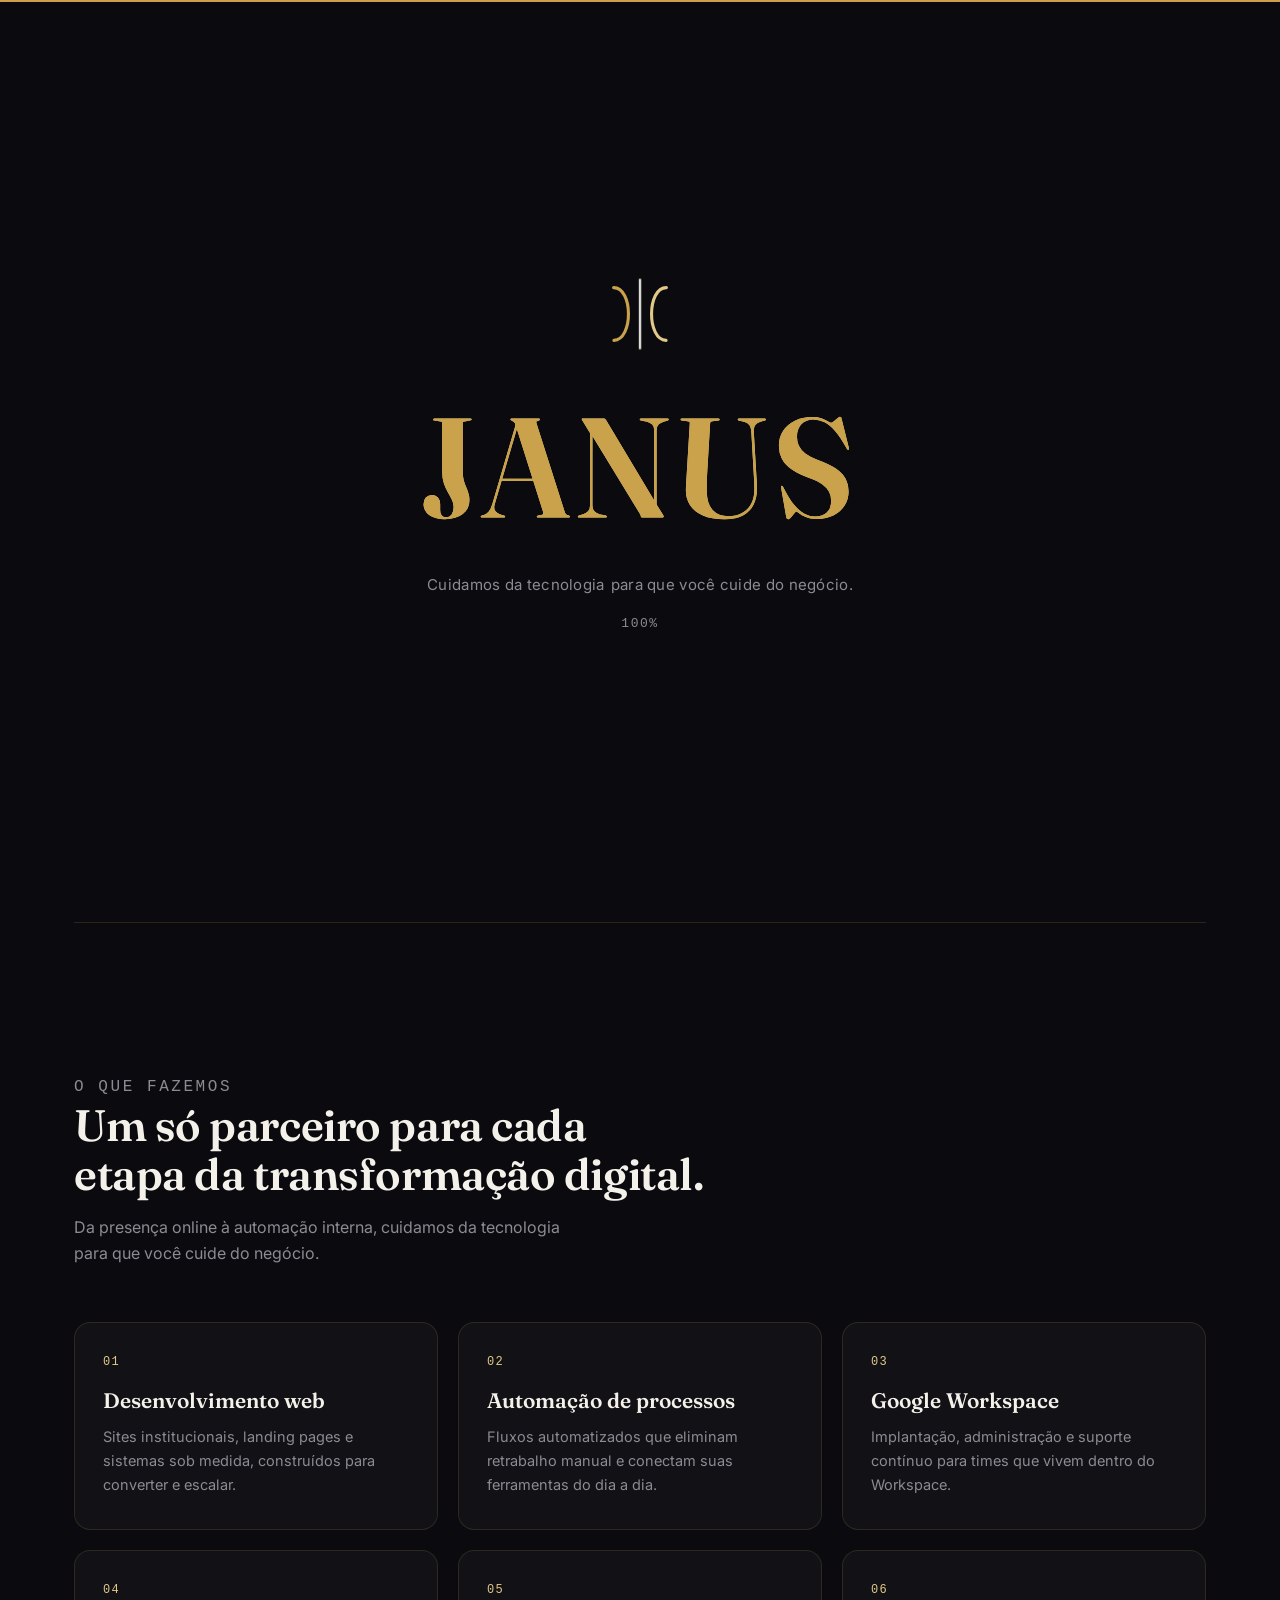
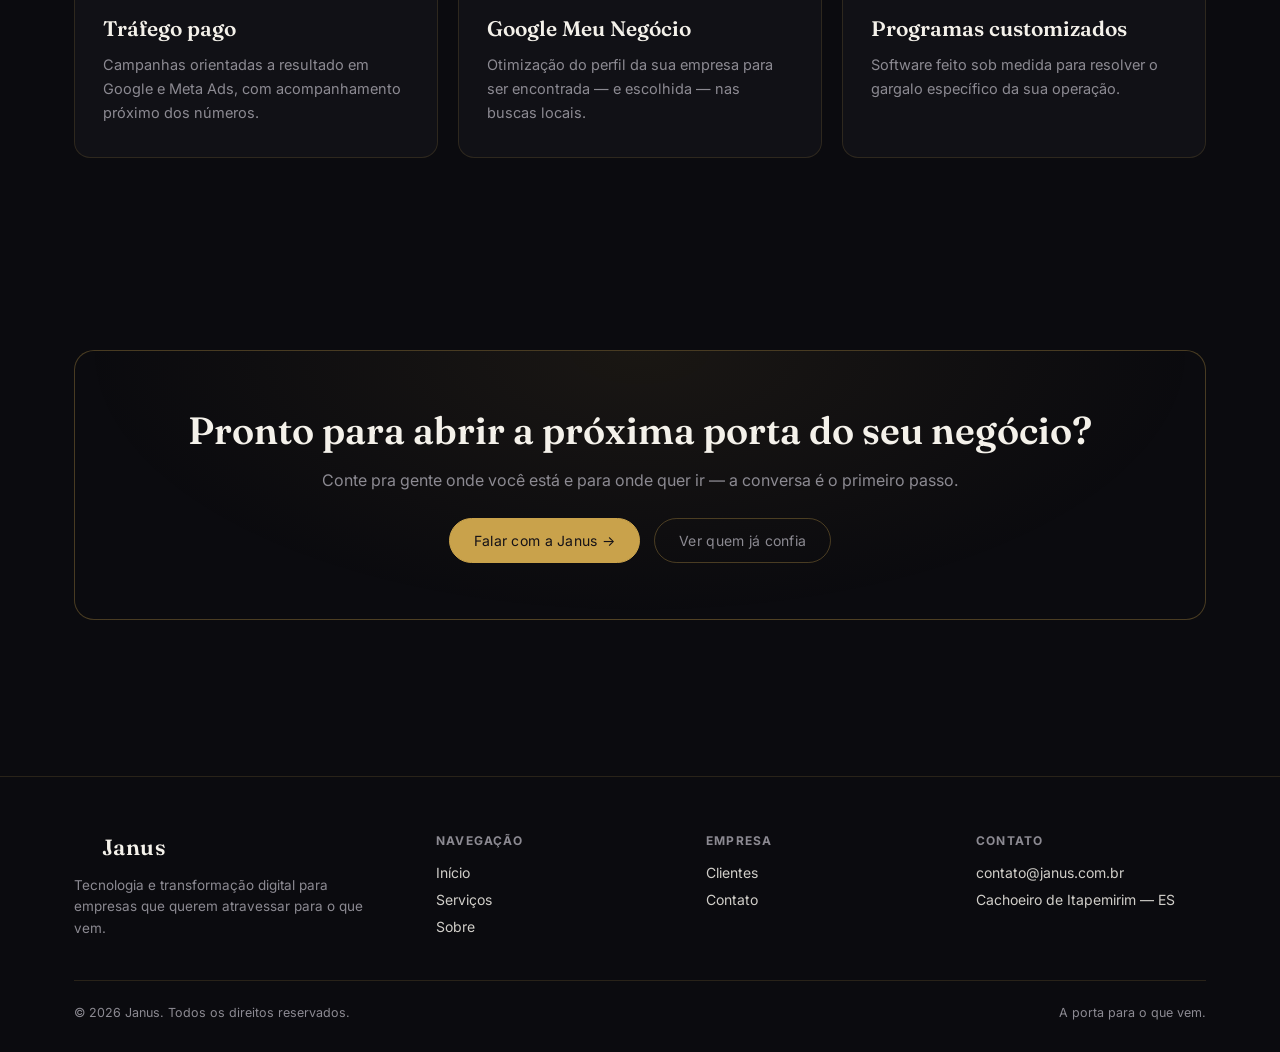
==== index.html @ 5c6f8759 "Site institucional da Janus" ====
<!doctype html><html><head><meta charset=utf8><meta name=viewport content="width=device-width,initial-scale=1"><style>:root{color-scheme:light}body{margin:0;padding:0;font:14px -apple-system,BlinkMacSystemFont,sans-serif;background:#fff;color:#000}img{max-width:100%}[hidden]:not([hidden=until-found i]){display:none!important}</style></head><body>
<!doctype html>
<html lang="pt-BR" data-theme="dark">
<script>(function(){try{var t=localStorage.getItem('janus-theme');if(t==='light'){document.documentElement.setAttribute('data-theme','light');}}catch(e){}})();</script>
<head>
<meta charset="utf-8">
<meta name="viewport" content="width=device-width, initial-scale=1">
<title>Janus — Tecnologia e Transformação Digital</title>
<meta name="description" content="Janus: infraestrutura, automação, desenvolvimento web e transformação digital sob medida para o seu negócio, em Cachoeiro de Itapemirim - ES.">
<link rel="stylesheet" href="https://fonts.googleapis.com/css2?family=Fraunces:opsz,wght@9..144,500;9..144,600&family=Inter:wght@400;500;600&display=swap">
<link rel="stylesheet" href="styles.css">
<style>
/* ---------- Preloader (home only) ---------- */
#preloader{
  position:fixed; inset:0; z-index:100;
  display:flex; align-items:center; justify-content:center;
  background:var(--bg);
  transition:transform 900ms cubic-bezier(.65,0,.35,1);
}
#preloader::after{
  content:"";
  position:absolute; left:0; right:0; top:0; height:2px;
  background:var(--gold);
  transform-origin:left;
  transform:scaleX(var(--progress,0));
  transition:transform 120ms linear;
}
#preloader.leaving{ transform:translateY(-100%); }
.pre-center{ display:flex; flex-direction:column; align-items:center; gap:22px }
.logo-draw{ width:clamp(48px,9vw,88px); height:auto; overflow:visible }
.logo-draw path{
  fill:none; stroke-width:1.4; stroke-linecap:round;
  stroke-dasharray:1; stroke-dashoffset:1;
  animation:drawLogo 2s linear forwards;
}
.logo-draw path.a{ stroke:var(--gold) }
.logo-draw path.b{ stroke:var(--gold-soft) }
.logo-draw line{ stroke:var(--fg); stroke-width:1; opacity:0; animation:fadeLine 2s linear forwards }
@keyframes drawLogo{ from{ stroke-dashoffset:1 } to{ stroke-dashoffset:0 } }
@keyframes fadeLine{ from{ opacity:0 } to{ opacity:1 } }
.mark{
  position:relative;
  font-family:'Fraunces',Georgia,serif; font-weight:600;
  font-size:clamp(48px,12vw,140px);
  letter-spacing:0.04em;
  -webkit-text-stroke:1px var(--gold-soft);
  color:transparent; user-select:none;
}
.mark .fill{
  position:absolute; inset:0; color:var(--gold);
  -webkit-text-stroke:1px var(--gold);
  clip-path:inset(0 100% 0 0); white-space:nowrap;
  animation:fillName 2s linear forwards;
}
@keyframes fillName{ from{ clip-path:inset(0 100% 0 0) } to{ clip-path:inset(0 0 0 0) } }
.tagline{
  margin:0;
  display:flex; flex-direction:row; flex-wrap:wrap; justify-content:center;
  gap:0 6px;
  font-family:'Inter',system-ui,-apple-system,sans-serif;
  font-size:clamp(12.5px,1.6vw,15px);
  letter-spacing:0.02em;
  color:var(--muted);
  text-align:center;
}
.tagline .line{
  opacity:0;
  transform:translateY(6px);
  transition:opacity 480ms ease, transform 480ms ease;
  white-space:nowrap;
}
.tagline .line.show{ opacity:1; transform:translateY(0) }
.pct{
  font-family:ui-monospace,'SF Mono',Consolas,monospace; font-size:13px;
  letter-spacing:0.12em; color:var(--muted); font-variant-numeric:tabular-nums;
}
.logotype .glyph{ opacity:0; transform:scale(0.6) }
.logotype .glyph.reveal{ animation:pop 560ms cubic-bezier(.2,.8,.25,1.1) forwards }
@keyframes pop{ to{ opacity:1; transform:scale(1) } }

@media (prefers-reduced-motion: reduce){
  #preloader{ transition:none }
  .mark .fill{ animation:none; clip-path:inset(0 0 0 0) }
  .logo-draw path{ animation:none; stroke-dashoffset:0 }
  .logo-draw line{ animation:none; opacity:1 }
  .tagline .line{ transition:none; opacity:1; transform:none }
}

/* ---------- Home hero ---------- */
.home-hero{
  position:relative; display:flex; align-items:center;
  min-height:min(640px,86vh); isolation:isolate; overflow:hidden;
}
.home-hero::before{
  content:""; position:absolute; inset:-60%;
  background:repeating-linear-gradient(115deg, var(--line) 0px, var(--line) 1px, transparent 1px, transparent 34px);
  animation:drift 26s linear infinite; z-index:-1;
}
.home-hero::after{
  content:""; position:absolute; inset:0;
  background:radial-gradient(ellipse at 30% 40%, rgba(201,162,75,0.10), transparent 60%);
  z-index:-1;
}
.home-hero-inner{ max-width:640px; padding-block:40px }
.home-hero h1{
  font-family:'Fraunces',Georgia,serif; font-weight:600;
  font-size:clamp(30px,6vw,58px); line-height:1.06; letter-spacing:-0.01em;
  margin:0 0 20px; text-wrap:balance;
}
.home-hero p.lede{ font-size:17px; line-height:1.6; color:var(--muted); max-width:46ch; margin:0 0 28px }
</style>
</head>
<body>

<div id="preloader" style="--progress:0">
  <div class="pre-center">
    <svg class="logo-draw" viewBox="0 0 40 40" aria-hidden="true">
      <path class="a" pathLength="1" d="M8 8c9 0 9 24 0 24"/>
      <path class="b" pathLength="1" d="M32 8c-9 0-9 24 0 24"/>
      <line x1="20" y1="4" x2="20" y2="36"/>
    </svg>
    <div class="mark" aria-hidden="true">JANUS<span class="fill">JANUS</span></div>
    <p class="tagline">
      <span class="line line-1">Cuidamos da tecnologia</span>
      <span class="line line-2">para que você cuide do negócio.</span>
    </p>
    <span class="pct" id="pct">00%</span>
  </div>
</div>

<header class="nav">
  <div class="nav-inner">
    <a href="index.html" class="logotype">
      <svg class="glyph" viewBox="0 0 24 24" fill="none" xmlns="http://www.w3.org/2000/svg" width="18" height="18">
        <path d="M4 4c5 0 5 16 0 16" stroke="#c9a24b" stroke-width="1.6"/>
        <path d="M20 4c-5 0-5 16 0 16" stroke="#e3c988" stroke-width="1.6"/>
        <line x1="12" y1="2" x2="12" y2="22" stroke="#f4f1ea" stroke-width="1"/>
      </svg>
      Janus
    </a>
    <ul class="nav-links">
      <li><a href="index.html" class="active">Início</a></li>
      <li><a href="servicos.html">Serviços</a></li>
      <li><a href="sobre.html">Sobre</a></li>
      <li><a href="clientes.html">Clientes</a></li>
      <li><a href="contato.html">Contato</a></li>
    </ul>
    <div class="nav-actions">
      <button class="theme-toggle" id="theme-toggle" type="button" aria-label="Alternar tema claro/escuro">
        <svg class="icon-sun" viewBox="0 0 24 24" fill="none" stroke="currentColor" stroke-width="1.5" stroke-linecap="round" stroke-linejoin="round">
          <circle cx="12" cy="12" r="4"/>
          <path d="M12 2v2M12 20v2M4.9 4.9l1.4 1.4M17.7 17.7l1.4 1.4M2 12h2M20 12h2M4.9 19.1l1.4-1.4M17.7 6.3l1.4-1.4"/>
        </svg>
        <svg class="icon-moon" viewBox="0 0 24 24" fill="none" stroke="currentColor" stroke-width="1.5" stroke-linecap="round" stroke-linejoin="round">
          <path d="M21 12.8A9 9 0 1 1 11.2 3 7 7 0 0 0 21 12.8Z"/>
        </svg>
      </button>
      <a href="contato.html" class="nav-cta">Fale conosco →</a>
      <button class="burger" aria-label="Abrir menu"><span></span><span></span><span></span></button>
    </div>
  </div>
</header>

<div class="mobile-menu">
  <div class="top">
    <span class="logotype">
      <svg class="glyph" viewBox="0 0 24 24" fill="none" width="18" height="18">
        <path d="M4 4c5 0 5 16 0 16" stroke="#c9a24b" stroke-width="1.6"/>
        <path d="M20 4c-5 0-5 16 0 16" stroke="#e3c988" stroke-width="1.6"/>
        <line x1="12" y1="2" x2="12" y2="22" stroke="#f4f1ea" stroke-width="1"/>
      </svg>
      Janus
    </span>
    <div style="display:flex; align-items:center; gap:10px">
      <button class="theme-toggle" id="theme-toggle-mobile" type="button" aria-label="Alternar tema claro/escuro">
        <svg class="icon-sun" viewBox="0 0 24 24" fill="none" stroke="currentColor" stroke-width="1.5" stroke-linecap="round" stroke-linejoin="round">
          <circle cx="12" cy="12" r="4"/>
          <path d="M12 2v2M12 20v2M4.9 4.9l1.4 1.4M17.7 17.7l1.4 1.4M2 12h2M20 12h2M4.9 19.1l1.4-1.4M17.7 6.3l1.4-1.4"/>
        </svg>
        <svg class="icon-moon" viewBox="0 0 24 24" fill="none" stroke="currentColor" stroke-width="1.5" stroke-linecap="round" stroke-linejoin="round">
          <path d="M21 12.8A9 9 0 1 1 11.2 3 7 7 0 0 0 21 12.8Z"/>
        </svg>
      </button>
      <button class="close" aria-label="Fechar menu">✕</button>
    </div>
  </div>
  <nav>
    <a href="index.html">Início</a>
    <a href="servicos.html">Serviços</a>
    <a href="sobre.html">Sobre</a>
    <a href="clientes.html">Clientes</a>
    <a href="contato.html">Contato</a>
  </nav>
  <a href="contato.html" class="btn solid cta">Fale conosco →</a>
</div>

<main>

  <section class="home-hero">
    <div class="wrap">
      <div class="home-hero-inner">
        <p class="eyebrow">Tecnologia · Transformação Digital</p>
        <h1>Toda transformação começa por uma porta.</h1>
        <p class="lede">A Janus guia empresas pela travessia entre o que já funcionou e o que ainda vai construir — infraestrutura, automação e sistemas sob medida, com a clareza de quem sabe o momento certo de atravessar.</p>
        <div class="cta-row">
          <a href="contato.html" class="btn solid">Conhecer a Janus →</a>
          <a href="servicos.html" class="btn ghost">Ver serviços</a>
        </div>
      </div>
    </div>
  </section>

  <div class="wrap">

  <section class="tight">
    <div class="stats reveal">
      <div class="stat"><b>2026</b><span>ano de fundação</span></div>
      <div class="stat"><b>360°</b><span>diagnóstico digital</span></div>
      <div class="stat"><b>7+</b><span>frentes de serviço</span></div>
      <div class="stat"><b>ES</b><span>Cachoeiro de Itapemirim</span></div>
    </div>
  </section>

  <section>
    <div class="section-head reveal">
      <p class="eyebrow">O que fazemos</p>
      <h2>Um só parceiro para cada etapa da transformação digital.</h2>
      <p>Da presença online à automação interna, cuidamos da tecnologia para que você cuide do negócio.</p>
    </div>
    <div class="grid cols-3">
      <div class="card reveal">
        <span class="num">01</span>
        <h3>Desenvolvimento web</h3>
        <p>Sites institucionais, landing pages e sistemas sob medida, construídos para converter e escalar.</p>
      </div>
      <div class="card reveal">
        <span class="num">02</span>
        <h3>Automação de processos</h3>
        <p>Fluxos automatizados que eliminam retrabalho manual e conectam suas ferramentas do dia a dia.</p>
      </div>
      <div class="card reveal">
        <span class="num">03</span>
        <h3>Google Workspace</h3>
        <p>Implantação, administração e suporte contínuo para times que vivem dentro do Workspace.</p>
      </div>
      <div class="card reveal">
        <span class="num">04</span>
        <h3>Tráfego pago</h3>
        <p>Campanhas orientadas a resultado em Google e Meta Ads, com acompanhamento próximo dos números.</p>
      </div>
      <div class="card reveal">
        <span class="num">05</span>
        <h3>Google Meu Negócio</h3>
        <p>Otimização do perfil da sua empresa para ser encontrada — e escolhida — nas buscas locais.</p>
      </div>
      <div class="card reveal">
        <span class="num">06</span>
        <h3>Programas customizados</h3>
        <p>Software feito sob medida para resolver o gargalo específico da sua operação.</p>
      </div>
    </div>
  </section>

  <section>
    <div class="cta-band reveal">
      <h2>Pronto para abrir a próxima porta do seu negócio?</h2>
      <p>Conte pra gente onde você está e para onde quer ir — a conversa é o primeiro passo.</p>
      <div class="cta-row">
        <a href="contato.html" class="btn solid">Falar com a Janus →</a>
        <a href="clientes.html" class="btn ghost">Ver quem já confia</a>
      </div>
    </div>
  </section>

  </div>
</main>

<footer class="site-footer">
  <div class="wrap">
    <div class="footer-grid">
      <div class="footer-brand">
        <span class="logotype">
          <svg class="glyph" viewBox="0 0 24 24" fill="none" width="18" height="18">
            <path d="M4 4c5 0 5 16 0 16" stroke="#c9a24b" stroke-width="1.6"/>
            <path d="M20 4c-5 0-5 16 0 16" stroke="#e3c988" stroke-width="1.6"/>
            <line x1="12" y1="2" x2="12" y2="22" stroke="#f4f1ea" stroke-width="1"/>
          </svg>
          Janus
        </span>
        <p>Tecnologia e transformação digital para empresas que querem atravessar para o que vem.</p>
      </div>
      <div>
        <h5>Navegação</h5>
        <ul>
          <li><a href="index.html">Início</a></li>
          <li><a href="servicos.html">Serviços</a></li>
          <li><a href="sobre.html">Sobre</a></li>
        </ul>
      </div>
      <div>
        <h5>Empresa</h5>
        <ul>
          <li><a href="clientes.html">Clientes</a></li>
          <li><a href="contato.html">Contato</a></li>
        </ul>
      </div>
      <div>
        <h5>Contato</h5>
        <ul>
          <li><a href="mailto:contato@janus.com.br">contato@janus.com.br</a></li>
          <li><a href="#">Cachoeiro de Itapemirim — ES</a></li>
        </ul>
      </div>
    </div>
    <div class="footer-bottom">
      <span>© 2026 Janus. Todos os direitos reservados.</span>
      <span>A porta para o que vem.</span>
    </div>
  </div>
</footer>

<script>
(function(){
  var pre = document.getElementById('preloader');
  var pct = document.getElementById('pct');
  var line1 = document.querySelector('.tagline .line-1');
  var line2 = document.querySelector('.tagline .line-2');
  var n = 0;

  var reduced = window.matchMedia('(prefers-reduced-motion: reduce)').matches;

  function reveal(){
    var glyph = document.querySelector('.logotype .glyph');
    if (glyph){ glyph.classList.add('reveal'); }
  }

  if (reduced){
    pre.remove();
    reveal();
  } else {
    var step = function(){
      n += Math.max(2.2, (100 - n) / 7);
      if (n >= 100){ n = 100; }
      pre.style.setProperty('--progress', (n/100).toFixed(3));
      pct.textContent = String(Math.floor(n)).padStart(2,'0') + '%';
      if (n >= 25 && line1){ line1.classList.add('show'); }
      if (n >= 50 && line2){ line2.classList.add('show'); }
      if (n < 100){
        requestAnimationFrame(step);
      } else {
        var elapsed = performance.now() - startTime;
        var wait = Math.max(0, 2000 - elapsed) + 260;
        setTimeout(function(){
          pre.classList.add('leaving');
          reveal();
          setTimeout(function(){ pre.remove(); }, 950);
        }, wait);
      }
    };
    var startTime = performance.now();
    requestAnimationFrame(step);
  }
})();
</script>
<script src="script.js"></script>
</body>
</html>

</body></html>
---- styles.css ----
/* ===== Janus — Design System ===== */
:root{
  --bg:#0b0b0f;
  --bg-2:#111116;
  --bg-3:#16161d;
  --fg:#f4f1ea;
  --muted:#8c8a92;
  --gold:#c9a24b;
  --gold-soft:#e3c988;
  --line:rgba(201,162,75,0.16);
  --line-strong:rgba(201,162,75,0.32);
  color-scheme: dark;
  transition:background-color 260ms ease, color 260ms ease;
}

/* Light theme — applied when the visitor toggles it (persisted via localStorage) */
:root[data-theme="light"]{
  --bg:#f8f6f1;
  --bg-2:#ffffff;
  --bg-3:#f0ebe0;
  --fg:#201d18;
  --muted:#6b6459;
  --gold:#a97a28;
  --gold-soft:#8a621d;
  --line:rgba(150,105,30,0.18);
  --line-strong:rgba(150,105,30,0.35);
  color-scheme: light;
}

*{box-sizing:border-box}
html,body{height:100%}
body{
  margin:0;
  background:var(--bg);
  color:var(--fg);
  font-family:'Inter',system-ui,-apple-system,sans-serif;
  overflow-x:hidden;
  transition:background-color 260ms ease, color 260ms ease;
}

/* While the circular view-transition reveal is running, suspend the ordinary
   color transitions so they don't crossfade underneath the clip-path wipe */
:root.theme-switching,
:root.theme-switching body,
:root.theme-switching *{
  transition:none !important;
}

/* ---------- Theme switch animation (circular reveal from the toggle button) ---------- */
::view-transition-old(root),
::view-transition-new(root){
  animation:none;
  mix-blend-mode:normal;
}
::view-transition-old(root){ z-index:1 }
::view-transition-new(root){ z-index:2 }
a{color:inherit; text-decoration:none}
img{max-width:100%; display:block}
button{font-family:inherit}

.wrap{max-width:1180px; margin-inline:auto; padding-inline:24px}

/* ---------- Nav ---------- */
header.nav{
  position:sticky; top:0;
  display:flex; align-items:center; justify-content:space-between;
  padding-block:20px;
  z-index:40;
  background:rgba(11,11,15,0.72);
  backdrop-filter:blur(10px);
  border-bottom:1px solid transparent;
  transition:border-color 200ms ease;
  /* Nav bar always keeps the dark-theme palette, regardless of --bg/--fg below */
  --fg:#f4f1ea;
  --muted:#8c8a92;
  --line:rgba(201,162,75,0.16);
  --line-strong:rgba(201,162,75,0.32);
  --bg-3:#16161d;
  color:var(--fg);
}
header.nav.scrolled{ border-bottom-color:var(--line) }
/* Keep the nav bar itself solid dark even in light theme (avoid the 72%-opacity
   overlay blending lighter against the light page background behind it) */
:root[data-theme="light"] header.nav{ background:rgba(11,11,15,0.86) }
.nav-inner{
  max-width:1180px; margin-inline:auto; padding-inline:24px;
  display:flex; align-items:center; justify-content:space-between;
  width:100%;
}
.logotype{
  font-family:'Fraunces',Georgia,serif;
  font-weight:600;
  font-size:22px;
  letter-spacing:0.02em;
  color:var(--fg);
  display:flex; align-items:center; gap:10px;
}
.logotype .glyph{ width:18px; height:18px; display:inline-block }

.nav-links{
  display:flex; align-items:center; gap:36px;
  list-style:none; margin:0; padding:0;
}
.nav-links a{
  font-size:14px; color:var(--muted);
  transition:color 160ms ease;
  position:relative;
}
.nav-links a:hover, .nav-links a.active{ color:var(--fg) }
.nav-links a.active::after{
  content:""; position:absolute; left:0; right:0; bottom:-6px; height:1px;
  background:var(--gold);
}
.nav-cta{
  display:inline-flex; align-items:center; gap:8px;
  padding:10px 18px;
  border:1px solid var(--gold);
  border-radius:999px;
  font-size:13px; letter-spacing:0.02em;
  background:transparent;
  transition:background 200ms ease, color 200ms ease;
}
.nav-cta:hover{ background:var(--gold); color:#151217 }

/* ---------- Theme toggle ---------- */
.theme-toggle{
  display:inline-flex; align-items:center; justify-content:center;
  width:38px; height:38px; flex:none;
  border:1px solid var(--line-strong);
  border-radius:50%;
  background:transparent;
  color:var(--fg);
  cursor:pointer;
  transition:border-color 160ms ease, background 160ms ease;
}
.theme-toggle:hover{ border-color:var(--gold); background:var(--bg-3) }
.theme-toggle svg{ width:17px; height:17px }
.theme-toggle .icon-moon{ display:none }
:root[data-theme="light"] .theme-toggle .icon-sun{ display:none }
:root[data-theme="light"] .theme-toggle .icon-moon{ display:block }
.nav-actions{ display:flex; align-items:center; gap:12px }

/* Keep the Janus glyph's vertical line legible in both themes */
.logotype svg line{ stroke:var(--fg) }

.burger{
  display:none; flex-direction:column; gap:5px; cursor:pointer;
  background:none; border:0; padding:8px; margin:-8px;
}
.burger span{width:22px; height:1px; background:var(--fg); display:block}

.mobile-menu{
  display:none;
  position:fixed; inset:0; z-index:60;
  background:var(--bg);
  flex-direction:column;
  padding:24px;
  transform:translateY(-100%);
  transition:transform 320ms cubic-bezier(.2,.7,.2,1);
}
.mobile-menu.open{ transform:translateY(0) }
.mobile-menu .top{ display:flex; align-items:center; justify-content:space-between; margin-bottom:48px }
.mobile-menu .close{ background:none; border:0; color:var(--fg); font-size:22px; cursor:pointer; padding:8px; margin:-8px }
.mobile-menu nav{ display:flex; flex-direction:column; gap:6px }
.mobile-menu nav a{
  font-family:'Fraunces',Georgia,serif; font-size:32px; font-weight:500;
  color:var(--fg); padding-block:14px; border-bottom:1px solid var(--line);
}
.mobile-menu .cta{ margin-top:auto }

/* ---------- Buttons ---------- */
.btn{
  display:inline-flex; align-items:center; gap:10px;
  padding:13px 24px;
  border-radius:999px;
  font-size:14px; letter-spacing:0.02em;
  cursor:pointer;
  border:1px solid var(--gold);
  background:transparent; color:var(--fg);
  transition:background 200ms ease, color 200ms ease, transform 160ms ease;
}
.btn:hover{ background:var(--gold); color:#151217 }
.btn.solid{ background:var(--gold); color:#151217 }
.btn.solid:hover{ background:var(--gold-soft); border-color:var(--gold-soft) }
.btn.ghost{ border-color:var(--line-strong); color:var(--muted) }
.btn.ghost:hover{ background:var(--bg-3); color:var(--fg) }

/* ---------- Eyebrow / section headers ---------- */
.eyebrow{
  font-family:ui-monospace,'SF Mono',Consolas,monospace;
  font-size:12px; letter-spacing:0.16em; text-transform:uppercase;
  color:var(--gold-soft);
  margin:0 0 16px;
}
.section-head{ max-width:640px; margin-bottom:56px }
.section-head h2{
  font-family:'Fraunces',Georgia,serif; font-weight:600;
  font-size:clamp(28px,4.2vw,44px);
  line-height:1.12; letter-spacing:-0.01em;
  margin:0 0 16px;
  text-wrap:balance;
}
.section-head p{ font-size:16px; line-height:1.6; color:var(--muted); margin:0; max-width:52ch }

section{ padding-block:96px }
section.tight{ padding-block:56px }
@media (max-width:720px){
  section{ padding-block:64px }
}

/* ---------- Hero (page headers) ---------- */
.page-hero{
  position:relative;
  padding-block:120px 80px;
  isolation:isolate;
  overflow:hidden;
}
.page-hero::before{
  content:"";
  position:absolute; inset:-60%;
  background:repeating-linear-gradient(115deg, var(--line) 0px, var(--line) 1px, transparent 1px, transparent 34px);
  animation:drift 26s linear infinite;
  z-index:-1;
}
.page-hero::after{
  content:"";
  position:absolute; inset:0;
  background:radial-gradient(ellipse at 20% 30%, rgba(201,162,75,0.10), transparent 60%);
  z-index:-1;
}
@keyframes drift{
  from{ transform:translate3d(0,0,0) }
  to{ transform:translate3d(-120px,80px,0) }
}
.page-hero h1{
  font-family:'Fraunces',Georgia,serif; font-weight:600;
  font-size:clamp(34px,6vw,64px);
  line-height:1.06; letter-spacing:-0.01em;
  margin:0 0 20px; max-width:820px;
  text-wrap:balance;
}
.page-hero p.lede{
  font-size:18px; line-height:1.6; color:var(--muted);
  max-width:56ch; margin:0 0 32px;
}
.page-hero .cta-row{ display:flex; gap:14px; flex-wrap:wrap }

/* ---------- Cards / grids ---------- */
.grid{ display:grid; gap:20px }
.grid.cols-3{ grid-template-columns:repeat(3,1fr) }
.grid.cols-2{ grid-template-columns:repeat(2,1fr) }
@media (max-width:900px){
  .grid.cols-3{ grid-template-columns:1fr 1fr }
}
@media (max-width:640px){
  .grid.cols-3, .grid.cols-2{ grid-template-columns:1fr }
}

.card{
  background:var(--bg-2);
  border:1px solid var(--line);
  border-radius:16px;
  padding:32px 28px;
  transition:border-color 200ms ease, transform 200ms ease;
}
.card:hover{ border-color:var(--line-strong); transform:translateY(-2px) }
.card .num{
  font-family:ui-monospace,'SF Mono',Consolas,monospace;
  font-size:12px; color:var(--gold-soft); letter-spacing:0.1em;
  margin-bottom:18px; display:block;
}
.card h3{
  font-family:'Fraunces',Georgia,serif; font-weight:600;
  font-size:21px; margin:0 0 12px;
}
.card p{ font-size:14.5px; line-height:1.65; color:var(--muted); margin:0 }
.card ul{ margin:14px 0 0; padding-left:18px; color:var(--muted); font-size:14px; line-height:1.8 }

/* ---------- Stats ---------- */
.stats{
  display:grid; grid-template-columns:repeat(4,1fr); gap:24px;
  border-top:1px solid var(--line); border-bottom:1px solid var(--line);
  padding-block:40px;
}
.stat b{
  display:block; font-family:'Fraunces',Georgia,serif; font-weight:600;
  font-size:clamp(26px,3.4vw,40px); color:var(--gold-soft);
}
.stat span{ font-size:13px; color:var(--muted) }
@media (max-width:720px){
  .stats{ grid-template-columns:1fr 1fr; row-gap:28px }
}

/* ---------- Quote / testimonial ---------- */
.quote-card{
  background:var(--bg-2); border:1px solid var(--line); border-radius:16px;
  padding:36px 32px; display:flex; flex-direction:column; gap:20px;
}
.quote-card p.q{
  font-family:'Fraunces',Georgia,serif; font-size:19px; line-height:1.5;
  font-weight:500; margin:0; color:var(--fg);
}
.quote-card .who{ display:flex; align-items:center; gap:12px; margin-top:auto }
.quote-card .avatar{
  width:38px; height:38px; border-radius:50%;
  background:linear-gradient(135deg,var(--gold),var(--gold-soft));
  display:flex; align-items:center; justify-content:center;
  color:#151217; font-weight:600; font-size:14px; flex:none;
}
.quote-card .name{ font-size:14px; color:var(--fg) }
.quote-card .role{ font-size:12.5px; color:var(--muted) }

/* ---------- Logos strip ---------- */
.logos-strip{
  display:flex; flex-wrap:wrap; gap:40px; align-items:center; justify-content:space-between;
  padding-block:32px; opacity:0.9;
}
.logos-strip img{ filter:grayscale(1) brightness(1.6); opacity:0.85; transition:opacity 200ms ease, filter 200ms ease }
.logos-strip img:hover{ filter:none; opacity:1 }
/* The brighten-up filter is tuned for the dark background — on light theme it
   washes the logo out to near-invisible, so darken it for contrast instead */
:root[data-theme="light"] .logos-strip img{ filter:grayscale(1) brightness(0.45) contrast(1.15) }
:root[data-theme="light"] .logos-strip img:hover{ filter:none }
.logos-strip span{
  font-family:'Fraunces',Georgia,serif; font-size:17px; color:var(--muted);
  letter-spacing:0.02em;
}

/* ---------- Timeline (sobre) ---------- */
.timeline{ display:flex; flex-direction:column; gap:0; border-left:1px solid var(--line); margin-left:6px }
.timeline .item{ position:relative; padding:0 0 40px 32px }
.timeline .item::before{
  content:""; position:absolute; left:-6.5px; top:4px; width:11px; height:11px;
  border-radius:50%; background:var(--bg); border:1.5px solid var(--gold);
}
.timeline .item h4{ font-family:'Fraunces',Georgia,serif; font-size:18px; margin:0 0 8px; color:var(--fg) }
.timeline .item p{ font-size:14.5px; color:var(--muted); line-height:1.6; margin:0; max-width:56ch }

/* ---------- Values grid (sobre) ---------- */
.value-row{
  display:flex; gap:20px; padding-block:24px; border-top:1px solid var(--line);
}
.value-row:last-child{ border-bottom:1px solid var(--line) }
.value-row .tag{
  flex:none; width:120px;
  font-family:ui-monospace,'SF Mono',Consolas,monospace;
  font-size:12px; color:var(--gold-soft); letter-spacing:0.08em; padding-top:2px;
}
.value-row .body h4{ font-family:'Fraunces',Georgia,serif; font-size:18px; margin:0 0 6px }
.value-row .body p{ font-size:14.5px; color:var(--muted); line-height:1.6; margin:0; max-width:60ch }

/* ---------- CTA band ---------- */
.cta-band{
  border:1px solid var(--line-strong); border-radius:20px;
  padding:56px 48px; text-align:center;
  background:radial-gradient(ellipse at 50% 0%, rgba(201,162,75,0.08), transparent 70%);
}
.cta-band h2{
  font-family:'Fraunces',Georgia,serif; font-weight:600;
  font-size:clamp(26px,4vw,38px); margin:0 0 16px;
}
.cta-band p{ color:var(--muted); font-size:16px; margin:0 0 28px }
.cta-band .cta-row{ display:flex; gap:14px; justify-content:center; flex-wrap:wrap }
@media (max-width:600px){
  .cta-band{ padding:40px 24px }
}

/* ---------- Forms (contato) ---------- */
.form-grid{ display:grid; grid-template-columns:1.1fr 0.9fr; gap:56px; align-items:start }
@media (max-width:880px){ .form-grid{ grid-template-columns:1fr } }

.field{ margin-bottom:20px }
.field label{
  display:block; font-size:12.5px; letter-spacing:0.04em; color:var(--muted);
  margin-bottom:8px; text-transform:uppercase;
}
.field input, .field textarea, .field select{
  width:100%; background:var(--bg-2); border:1px solid var(--line);
  border-radius:10px; padding:13px 16px; color:var(--fg);
  font-family:inherit; font-size:14.5px; outline:none;
  transition:border-color 160ms ease;
}
.field input:focus, .field textarea:focus, .field select:focus{ border-color:var(--gold) }
.field textarea{ resize:vertical; min-height:120px }
.field-row{ display:grid; grid-template-columns:1fr 1fr; gap:16px }
@media (max-width:480px){ .field-row{ grid-template-columns:1fr } }

.contact-info .item{ display:flex; gap:16px; padding-block:18px; border-top:1px solid var(--line) }
.contact-info .item:last-child{ border-bottom:1px solid var(--line) }
.contact-info .item .ico{
  width:38px; height:38px; border-radius:10px; flex:none;
  border:1px solid var(--line-strong); display:flex; align-items:center; justify-content:center;
  color:var(--gold-soft);
}
.contact-info .item h4{ font-size:14px; margin:0 0 4px; color:var(--fg) }
.contact-info .item p{ font-size:13.5px; color:var(--muted); margin:0; line-height:1.5 }

/* ---------- Footer ---------- */
footer.site-footer{
  border-top:1px solid var(--line);
  padding-block:56px 32px;
  margin-top:60px;
}
.footer-grid{
  display:grid; grid-template-columns:1.4fr 1fr 1fr 1fr; gap:40px;
  padding-bottom:40px;
}
@media (max-width:800px){
  .footer-grid{ grid-template-columns:1fr 1fr; row-gap:32px }
}
.footer-grid h5{
  font-size:12px; letter-spacing:0.1em; text-transform:uppercase; color:var(--muted);
  margin:0 0 16px;
}
.footer-grid ul{ list-style:none; margin:0; padding:0; display:flex; flex-direction:column; gap:10px }
.footer-grid ul a{ font-size:14px; color:var(--fg); opacity:0.85 }
.footer-grid ul a:hover{ opacity:1; color:var(--gold-soft) }
.footer-brand .logotype{ margin-bottom:14px }
.footer-brand p{ font-size:13.5px; color:var(--muted); line-height:1.6; max-width:34ch; margin:0 }
.footer-bottom{
  display:flex; align-items:center; justify-content:space-between; flex-wrap:wrap; gap:12px;
  padding-top:24px; border-top:1px solid var(--line);
  font-size:12.5px; color:var(--muted);
}

/* ---------- Reveal-on-load ---------- */
.reveal{ opacity:0; transform:translateY(14px) }
.reveal.in{ animation:up 720ms cubic-bezier(.2,.7,.2,1) forwards; }
@keyframes up{ to{ opacity:1; transform:translateY(0) } }

@media (prefers-reduced-motion: reduce){
  .page-hero::before{ animation:none }
  .reveal, .reveal.in{ animation:none; opacity:1; transform:none }
}

@media (max-width:860px){
  .nav-links{ display:none }
  .burger{ display:flex }
  .nav-actions .nav-cta{ display:none }
}
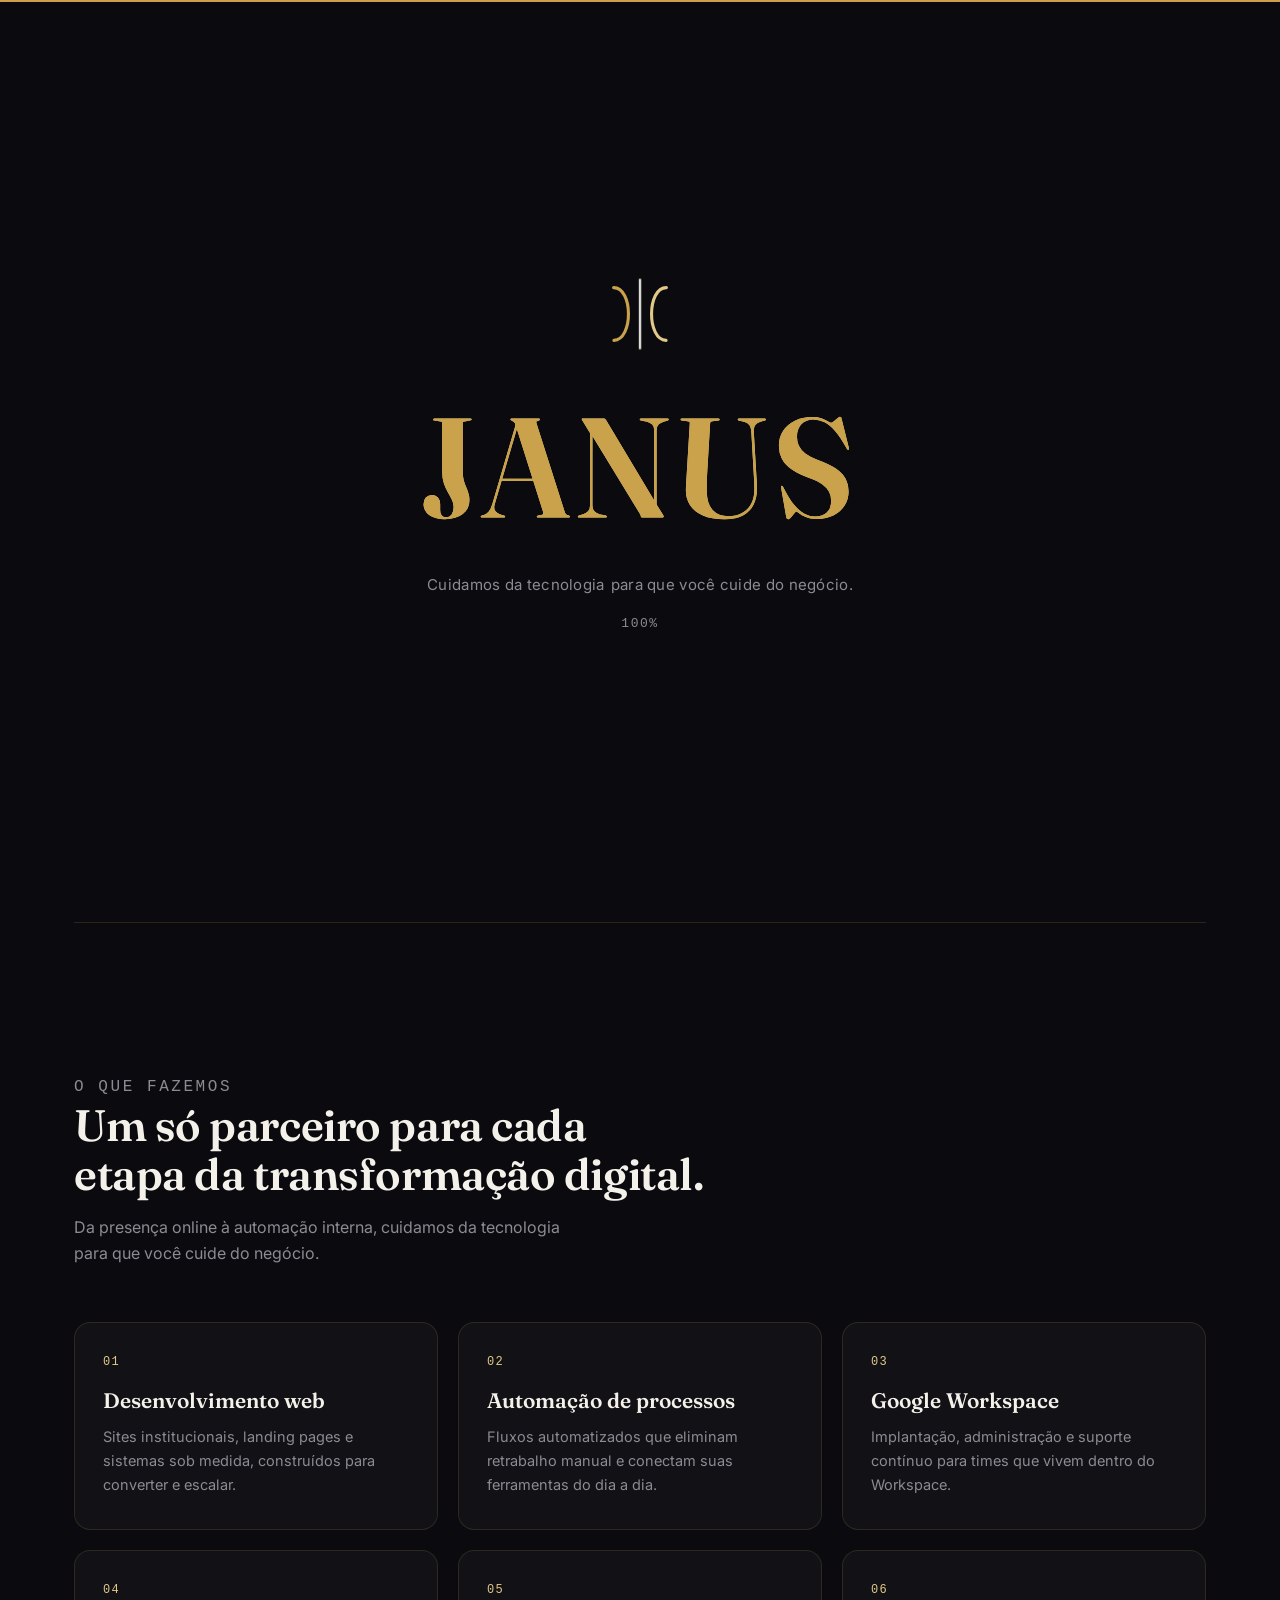
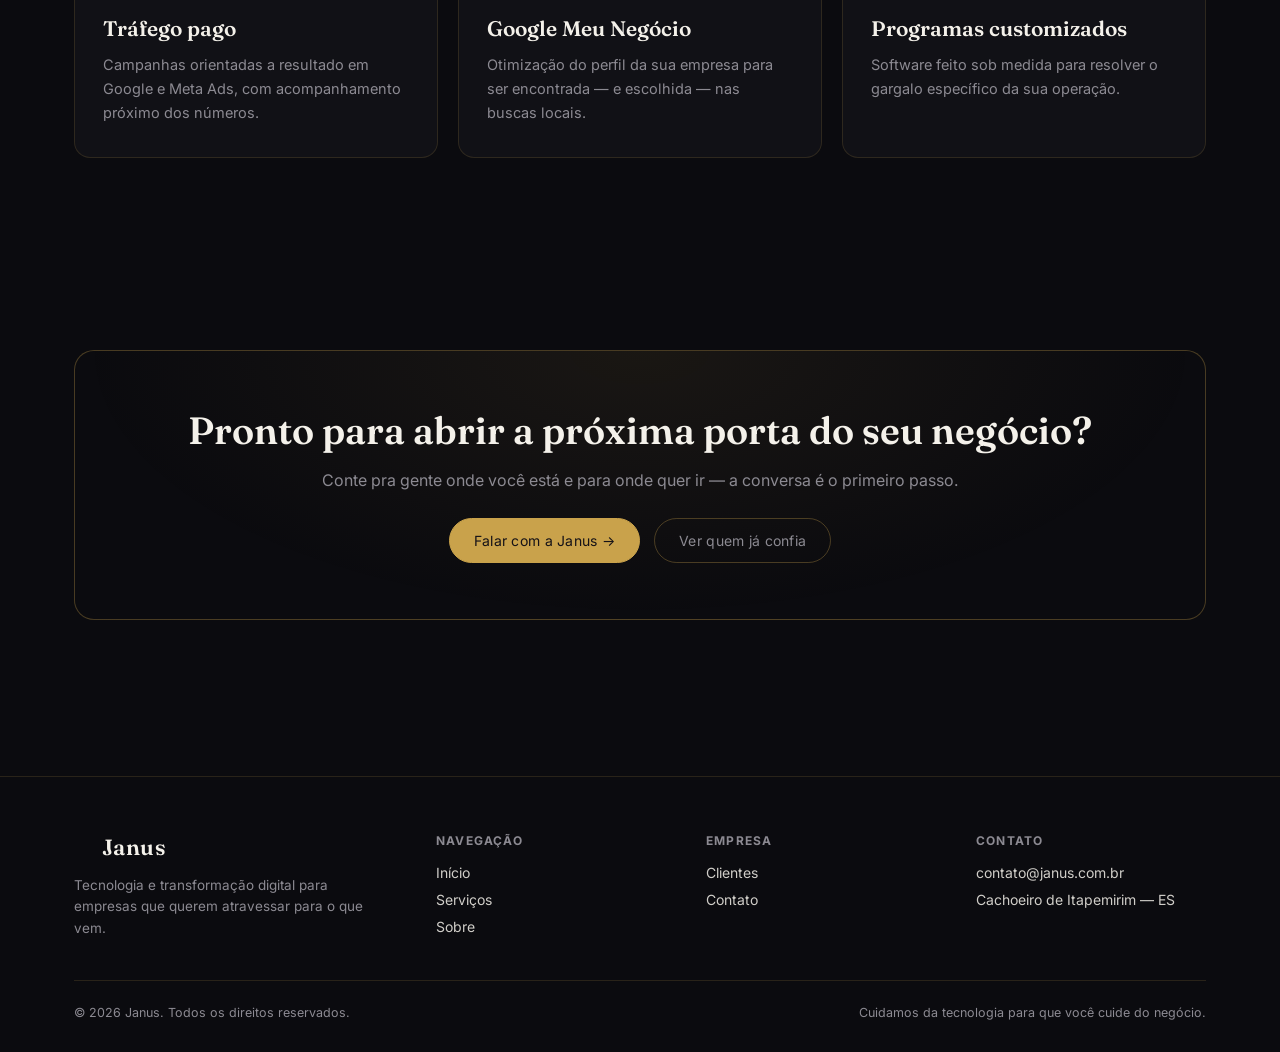
==== commit 668673e0: "Troca frase do rodapé Co-Authored-By: Claude Sonnet 5.5 <noreply@anthropic.com>" ====
--- a/index.html
+++ b/index.html
@@ -314,7 +314,7 @@
     </div>
     <div class="footer-bottom">
       <span>© 2026 Janus. Todos os direitos reservados.</span>
-      <span>A porta para o que vem.</span>
+      <span>Cuidamos da tecnologia para que você cuide do negócio.</span>
     </div>
   </div>
 </footer>
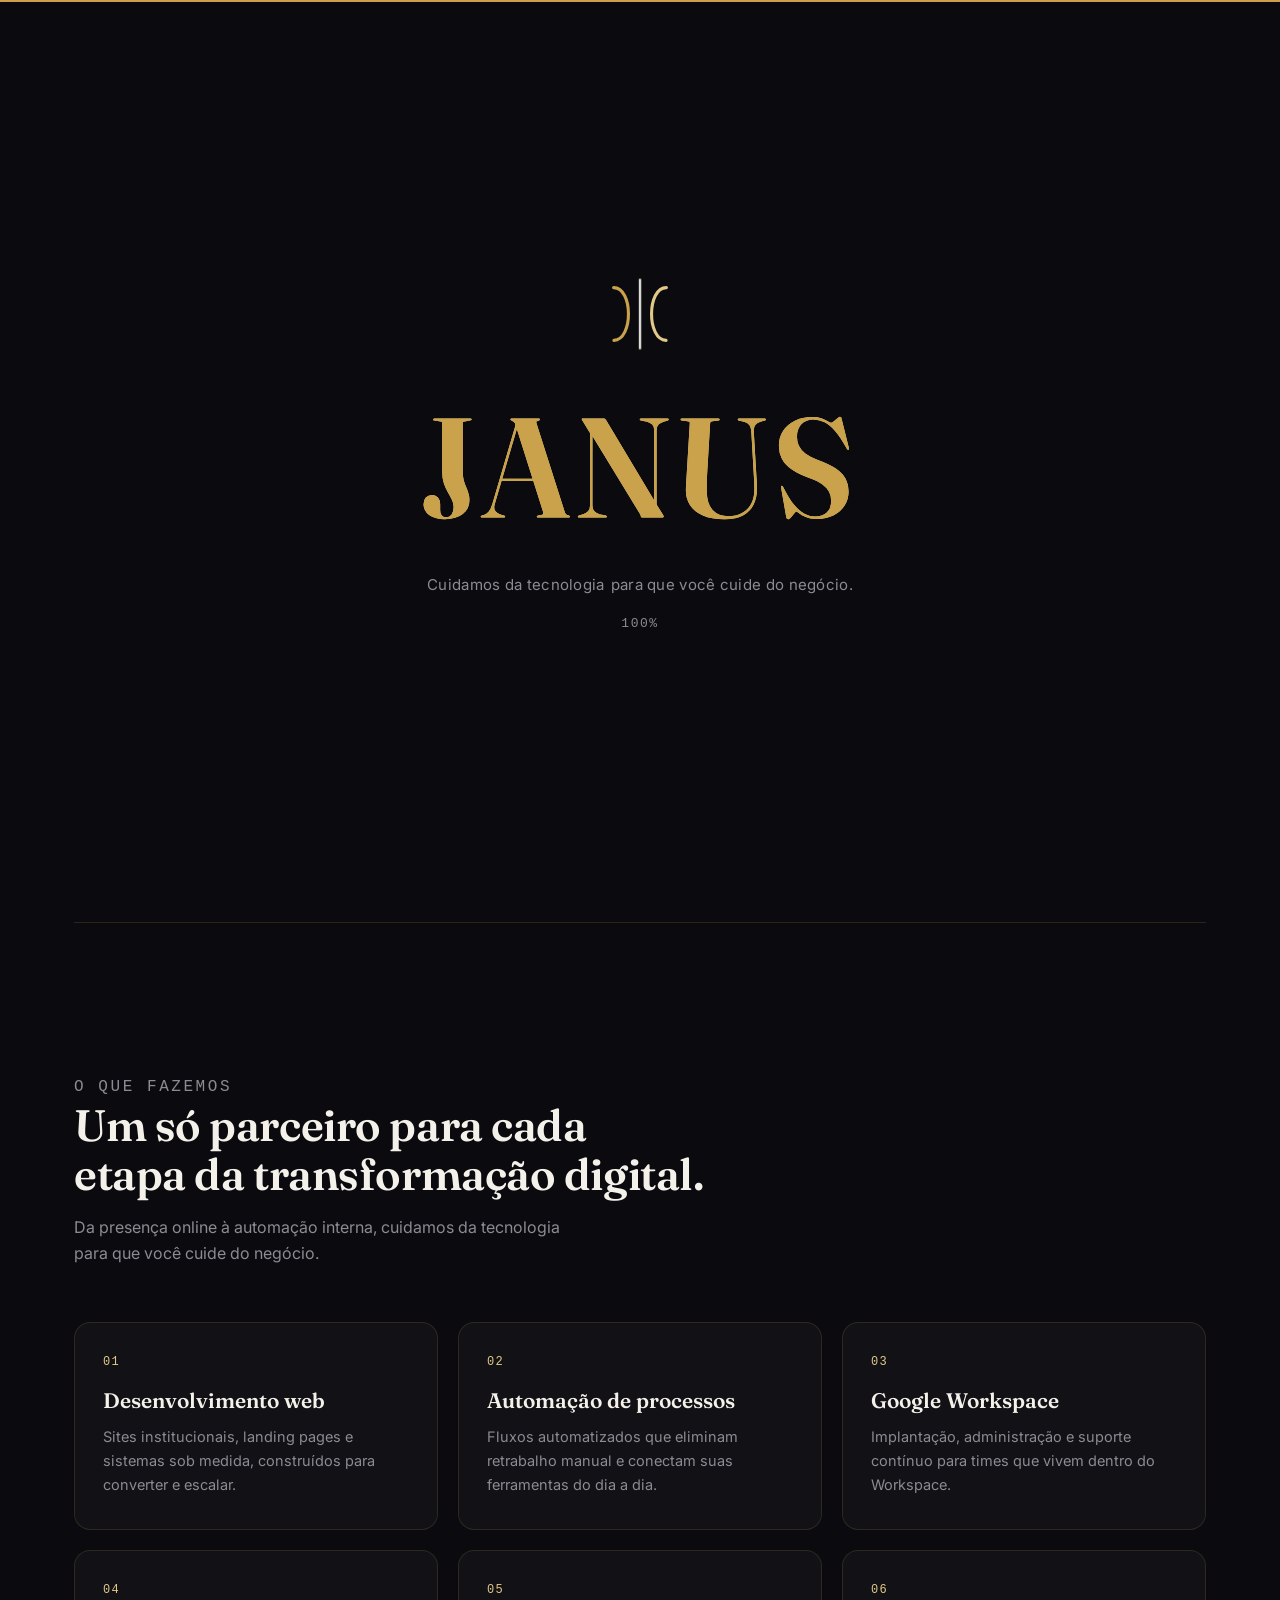
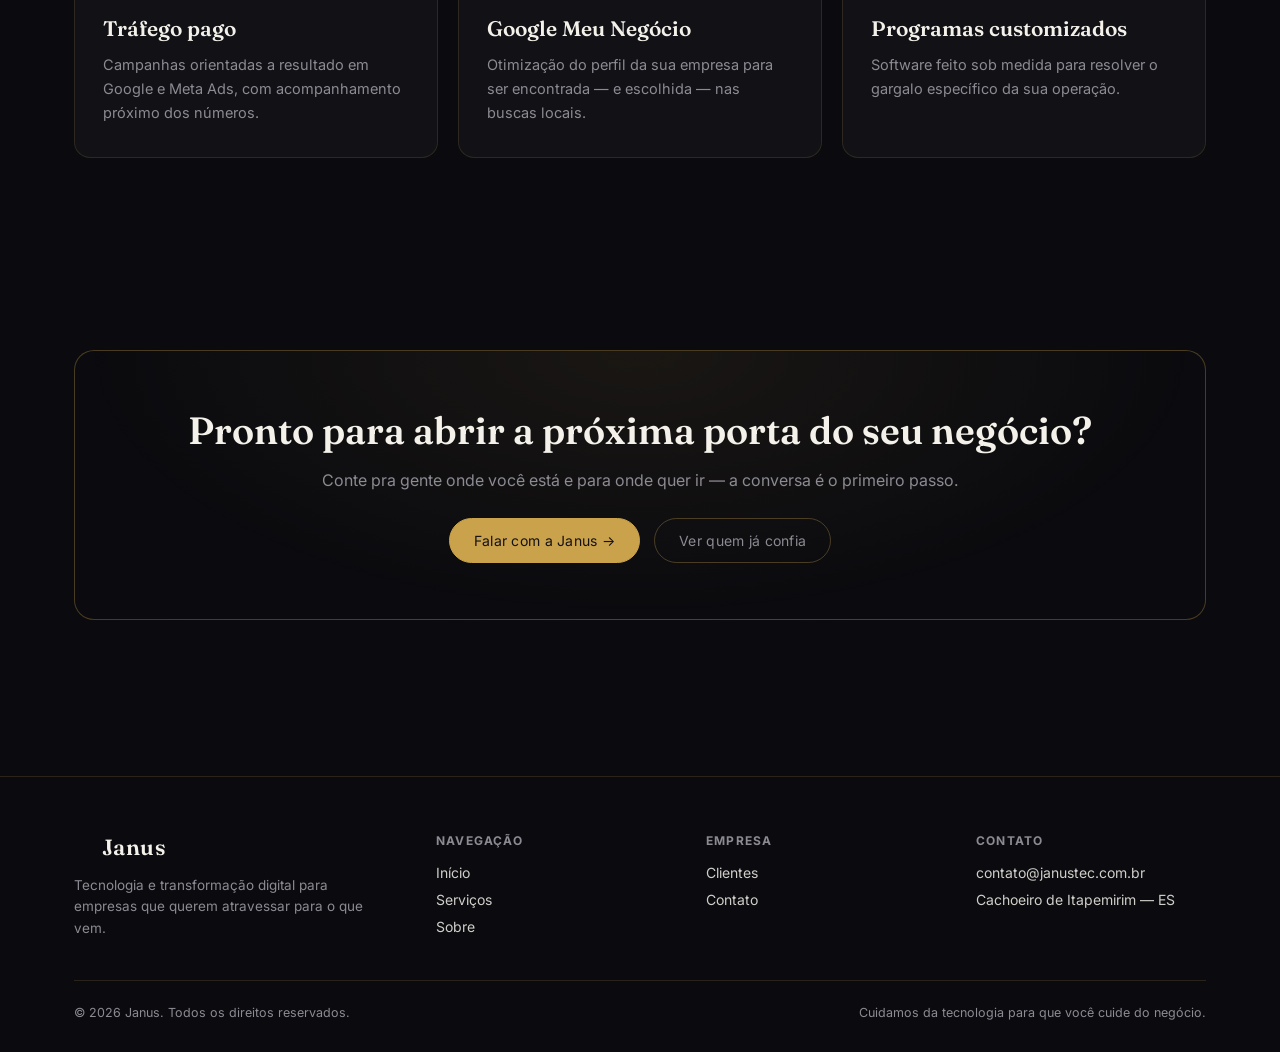
==== commit bfd9af1f: "Corrige e-mail de contato para contato@janustec.com.br e adiciona domínio próprio (CNAME) Co-Authore" ====
--- a/index.html
+++ b/index.html
@@ -307,7 +307,7 @@
       <div>
         <h5>Contato</h5>
         <ul>
-          <li><a href="mailto:contato@janus.com.br">contato@janus.com.br</a></li>
+          <li><a href="mailto:contato@janustec.com.br">contato@janustec.com.br</a></li>
           <li><a href="#">Cachoeiro de Itapemirim — ES</a></li>
         </ul>
       </div>
--- a/styles.css
+++ b/styles.css
@@ -275,6 +275,75 @@
 }
 .card p{ font-size:14.5px; line-height:1.65; color:var(--muted); margin:0 }
 .card ul{ margin:14px 0 0; padding-left:18px; color:var(--muted); font-size:14px; line-height:1.8 }
+/* Card em retângulo: ocupa toda a largura da grade (alinhado às 3 colunas) */
+.card.wide{ grid-column:1 / -1 }
+.card.wide ul{ columns:3; column-gap:40px }
+.card.wide ul li{ break-inside:avoid }
+@media (max-width:900px){ .card.wide ul{ columns:1 } }
+
+/* Linha do tempo animada: Diagnóstico → Plano → Acompanhamento */
+.card ul.steps{
+  list-style:none; columns:auto; padding:0; margin:26px 0 0;
+  display:grid; grid-template-columns:repeat(3,1fr); position:relative;
+}
+.steps li{ position:relative; padding-top:28px; padding-right:16px }
+.steps::before, .steps::after{
+  content:""; position:absolute; top:5px; left:6px; height:2px;
+  width:calc(66.666% - 0px); border-radius:2px;
+}
+.steps::before{ background:var(--line-strong) }
+.steps::after{
+  background:linear-gradient(90deg,var(--gold),var(--gold-soft));
+  transform-origin:left center; transform:scaleX(0);
+}
+.steps li::before{
+  content:""; position:absolute; top:0; left:0; width:12px; height:12px; border-radius:50%;
+  background:var(--bg-2); border:1.5px solid var(--line-strong); box-sizing:border-box;
+}
+.card.in .steps::after{ animation:stepLine 8s ease-in-out infinite }
+.card.in .steps li:nth-child(1)::before{ animation:stepDot1 8s ease-in-out infinite }
+.card.in .steps li:nth-child(2)::before{ animation:stepDot2 8s ease-in-out infinite }
+.card.in .steps li:nth-child(3)::before{ animation:stepDot3 8s ease-in-out infinite }
+@keyframes stepLine{
+  0%{ transform:scaleX(0); opacity:1 }
+  60%{ transform:scaleX(1) }
+  90%{ transform:scaleX(1); opacity:1 }
+  100%{ transform:scaleX(1); opacity:0 }
+}
+@keyframes stepDot1{
+  0%{ background:var(--bg-2); border-color:var(--line-strong); box-shadow:none }
+  3%,90%{ background:var(--gold); border-color:var(--gold); box-shadow:0 0 0 4px rgba(201,162,75,.18) }
+  100%{ background:var(--bg-2); border-color:var(--line-strong); box-shadow:none }
+}
+@keyframes stepDot2{
+  0%,27%{ background:var(--bg-2); border-color:var(--line-strong); box-shadow:none }
+  31%,90%{ background:var(--gold); border-color:var(--gold); box-shadow:0 0 0 4px rgba(201,162,75,.18) }
+  100%{ background:var(--bg-2); border-color:var(--line-strong); box-shadow:none }
+}
+@keyframes stepDot3{
+  0%,57%{ background:var(--bg-2); border-color:var(--line-strong); box-shadow:none }
+  61%,90%{ background:var(--gold); border-color:var(--gold); box-shadow:0 0 0 4px rgba(201,162,75,.18) }
+  100%{ background:var(--bg-2); border-color:var(--line-strong); box-shadow:none }
+}
+@media (max-width:900px){
+  .card ul.steps{ grid-template-columns:1fr; row-gap:18px }
+  .steps li{ padding:0 0 0 30px }
+  .steps::before, .steps::after{ top:6px; left:5px; width:2px; height:calc(100% - 28px) }
+  .steps::after{ transform-origin:center top; transform:scaleY(0) }
+  .card.in .steps::after{ animation-name:stepLineV }
+  .steps li::before{ top:3px }
+}
+@keyframes stepLineV{
+  0%{ transform:scaleY(0); opacity:1 }
+  60%{ transform:scaleY(1) }
+  90%{ transform:scaleY(1); opacity:1 }
+  100%{ transform:scaleY(1); opacity:0 }
+}
+@media (prefers-reduced-motion:reduce){
+  .card.in .steps::after, .card.in .steps li::before{ animation:none !important }
+  .steps::after{ transform:none }
+  .steps li::before{ background:var(--gold); border-color:var(--gold) }
+}
 
 /* ---------- Stats ---------- */
 .stats{
